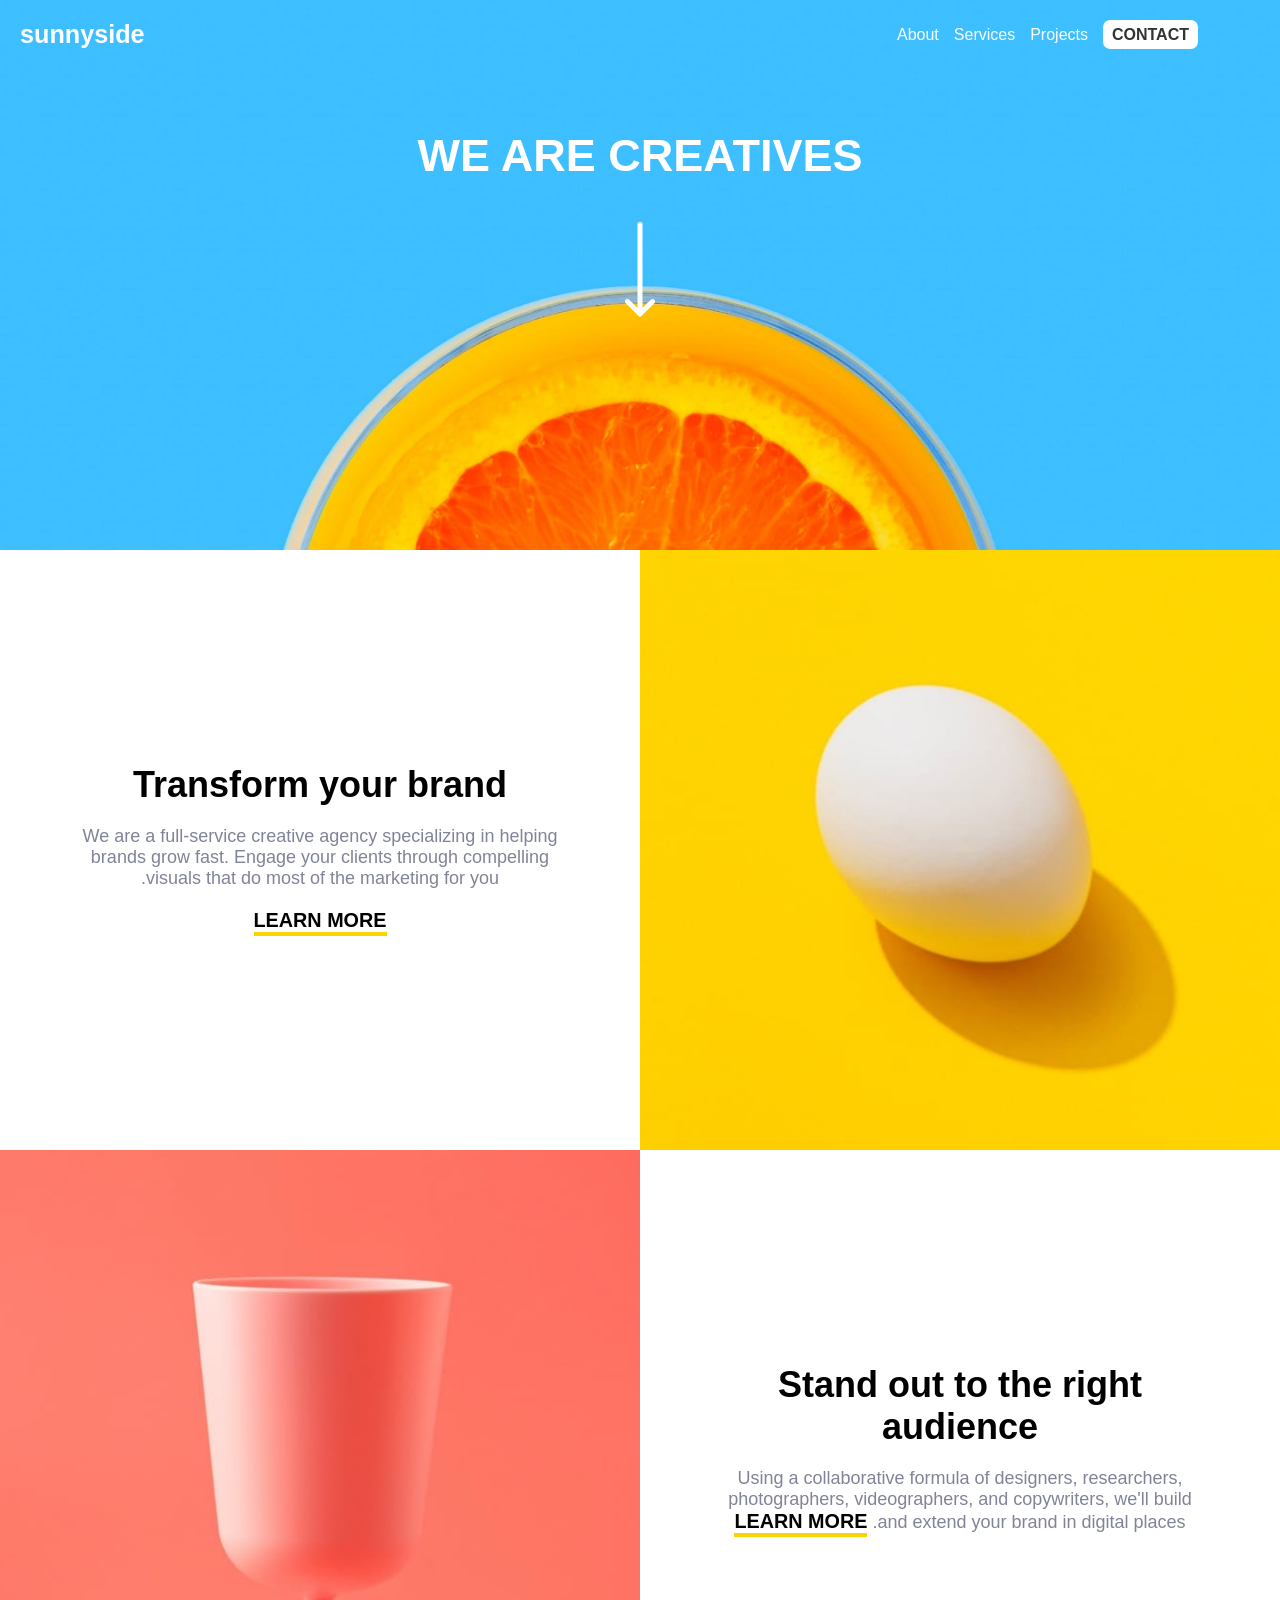
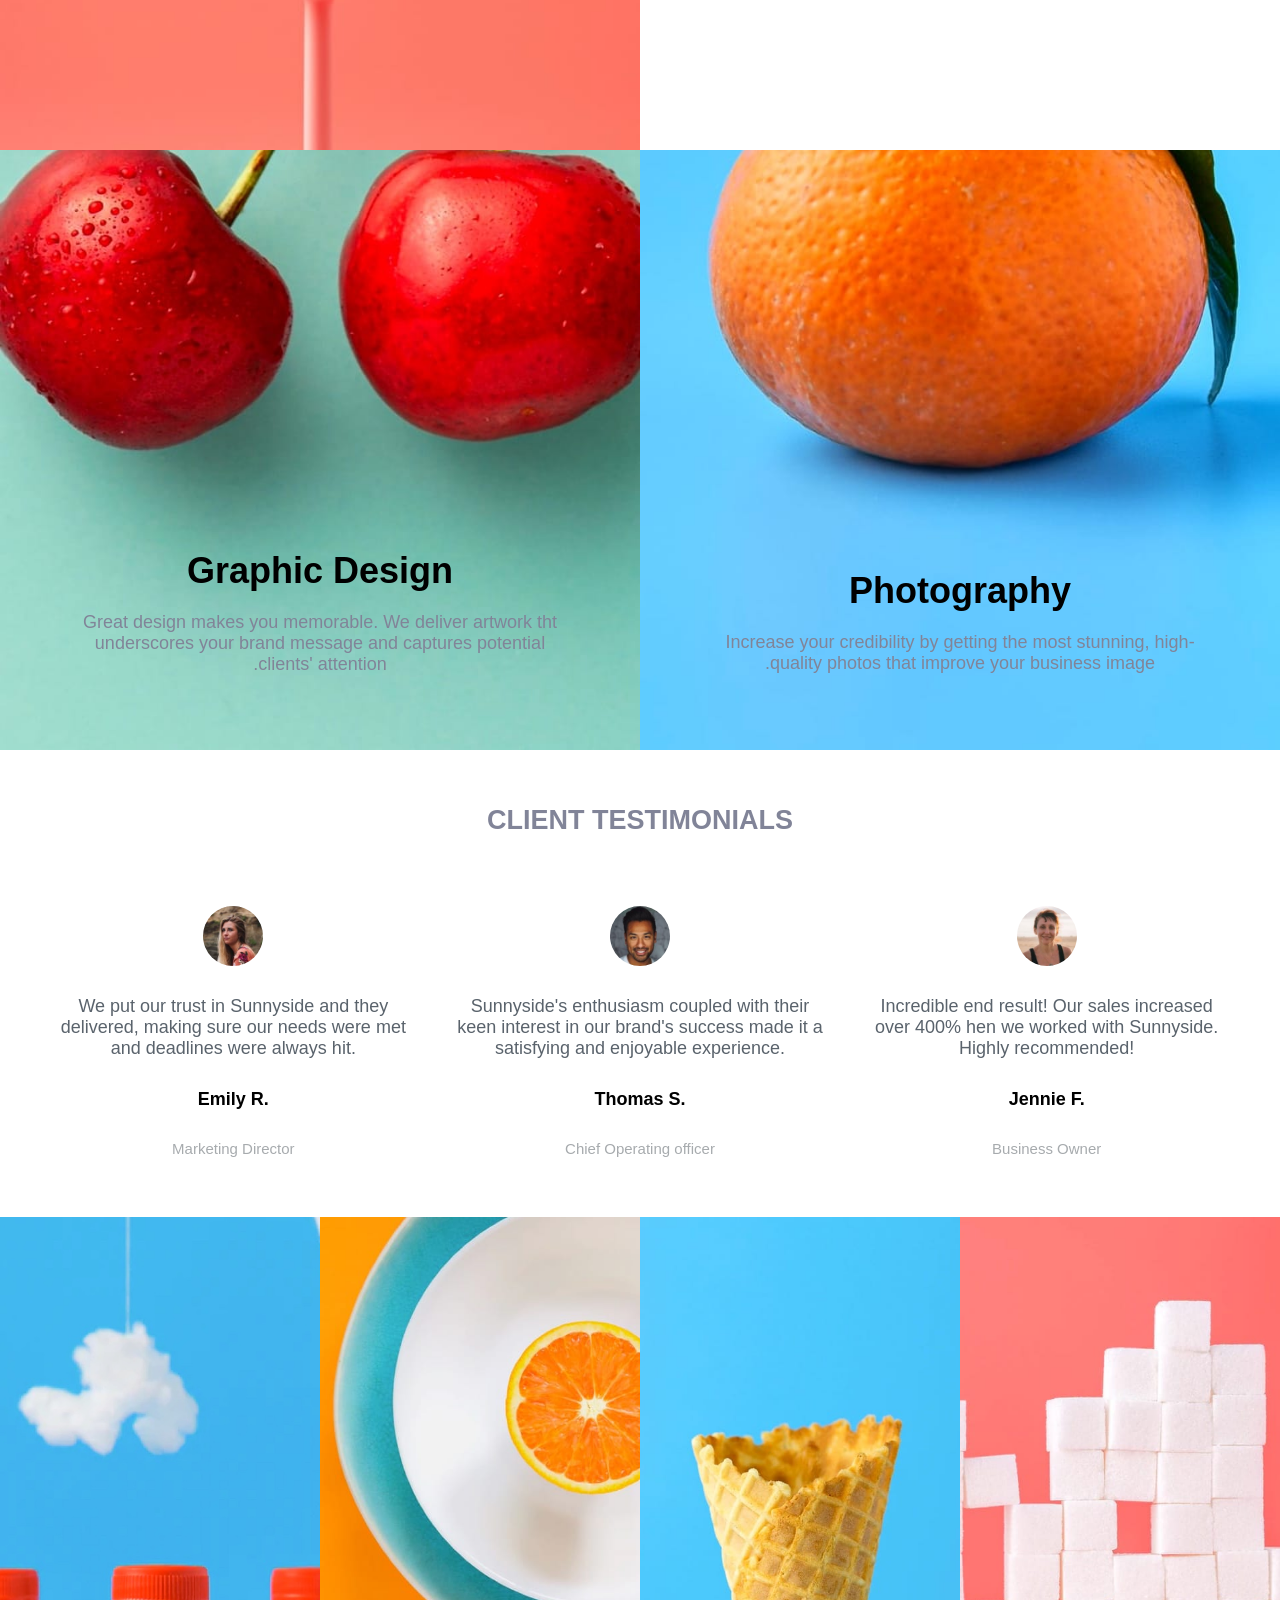
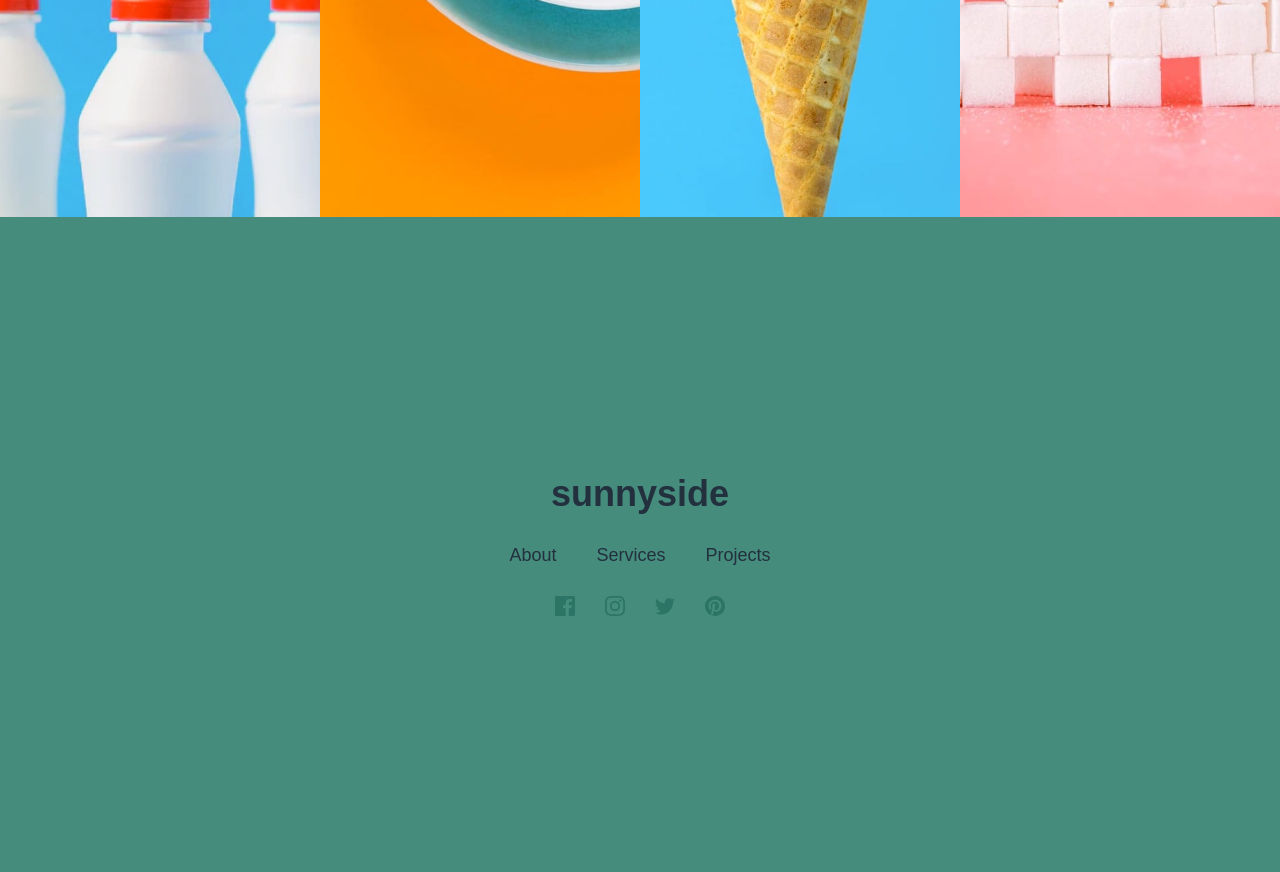
==== sunny_agency/index.html @ 66a0bb2c "second commit" ====
<!DOCTYPE html>
<html lang="en">
<head>
    <meta charset="UTF-8">
    <meta name="viewport" content="width=device-width, initial-scale=1.0">
    <link rel="stylesheet" href="reset.css">
    <link rel="stylesheet" href="style.css">
    <title>sunnyside ventures</title>
</head>
<body>
    <!-- header -->
     <header>
        <nav>
            <b
                style="font-size: 1.4rem; cursor: default;"
            >sunnyside</b>

            <!-- mobile screen -->
             <img src="images/icon-hamburger.svg" alt="menu bar">

             <!-- desktop screen -->
            <ul>
                <li>About</li>
                <li>Services</li>
                <li>Projects</li>
                <li id="contact">CONTACT</li>
            </ul>
        </nav>

        <!-- hero txt -->
         <div class="heroTxt">
             <h1>we are creatives</h1>
             <img src="images/icon-arrow-down.svg" alt="">
         </div>
     </header>

     <!-- main section -->
      <main>
        <div class="img_only"
            style="background-image: url('images/mobile/image-transform.jpg');"
        ></div>

        <div class="txt_content">
            <h2>Transform your brand</h2>
            <p>We are a full-service creative agency specializing in helping brands grow fast. Engage your clients through compelling visuals that do most of the marketing for you.</p>
            <button>
                LEARN MORE
            </button>
        </div>

        <div 
            style="background-image: url('images/mobile/image-stand-out.jpg');"
        class="img_only"></div>

        <div class="txt_content">
            <h2>Stand out to the right audience</h2>
            <p>Using a collaborative formula of designers, researchers, photographers, videographers, and copywriters, we'll build and extend your brand in digital places.
            <button>
                LEARN MORE
            </button>
        </div>

        <div class="img_only"
            style="background-image: url(images/mobile/image-graphic-design.jpg);"
        >
            <div class="txt_content"
                style="position: relative; top: 380px"
            >
                <h2>Graphic Design</h2>
                <p>Great design makes you memorable. We deliver artwork tht underscores your brand message and captures potential clients' attention.</p>
            </div>
        </div>
        <div class="img_only"
            style="background-image: url('images/mobile/image-photography.jpg');"
        >
            <div class="txt_content"
                style="position: relative; top: 400px"
            >
                <h2>Photography</h2>
                <p>Increase your credibility by getting the most stunning, high-quality photos that improve your business image.</p>
            </div>
        </div>
      </main>

      <section id="testimonial">
        <!-- testimonials -->
        <h1>client testimonials</h1>

        <div class="testimonial_col">
            <div class="testimonial_card">
                <img src="images/image-emily.jpg" alt="">
                <p>We put our trust in Sunnyside and they delivered, making sure our needs were met and deadlines were always hit.</p>

                <b>Emily R.</b>
                <small>Marketing Director</small>
            </div>

            <div class="testimonial_card">
                <img src="images/image-thomas.jpg" alt="">
                <p>Sunnyside's enthusiasm coupled with their keen interest in our brand's success made it a satisfying and enjoyable experience.</p>

                <b>Thomas S.</b>
                <small>Chief Operating officer</small>
            </div>

            <div class="testimonial_card">
                <img src="images/image-jennie.jpg" alt="">
                <p>Incredible end result! Our sales increased over 400% hen we worked with Sunnyside. Highly recommended!</p>

                <b>Jennie F.</b>
                <small>Business Owner</small>
            </div>
        </div>
      </section>

      <section id="display_product">
        <div class="img_only"
            style="background-image: url('images/desktop/image-gallery-milkbottles.jpg');"
        ></div>
        <div class="img_only"
            style="background-image: url('images/desktop/image-gallery-orange.jpg')"
        ></div>
        <div class="img_only"
            style="background-image: url('images/desktop/image-gallery-cone.jpg');"
        ></div>
        <div class="img_only"
            style="background-image: url('images/desktop/image-gallery-sugarcubes.jpg');"
        ></div>
      </section>

      <footer>
        <div>
            <h2>sunnyside</h2>

            <nav>
                <a href="">About</a>
                <a href="">Services</a>
                <a href="">Projects</a>
            </nav>

            <div style="display: flex; flex-direction: row;">
                <img src="images/icon-facebook.svg" alt="">
                <img src="images/icon-instagram.svg" alt="">
                <img src="images/icon-twitter.svg" alt="">
                <img src="images/icon-pinterest.svg" alt="">
            </div>
        </div>
      </footer>
</body>
</html>
---- sunny_agency/style.css ----
/* @import url('https://fonts.googleapis.com/css2?family=Barlow:ital,wght@0,100;0,200;0,300;0,400;0,500;0,600;0,700;0,800;0,900;1,100;1,200;1,300;1,400;1,500;1,600;1,700;1,800;1,900&family=Fraunces:ital,opsz,wght@0,9..144,100..900;1,9..144,100..900&display=swap'); */

:root{
    --red-400: hsl(7, 99%, 70%);
    --yellow-500: hsl(51, 100%, 49%);
    --green-800: hsl(167, 40%, 24%);
    --blue-800: hsl(198, 62%, 26%);
    --green-500: hsl(167, 34%, 41%);
    --grey-950: hsl(212, 27%, 19%);
    --grey-600: hsl(213, 9%, 39%);
    --grey-550: hsl(232, 10%, 55%);
    --grey-400: hsl(210, 4%, 67%);
    --white: hsl(0, 100%, 100%);
}

html, body{
    font-family: 'Segoe UI', Tahoma, Geneva, Verdana, sans-serif;
    font-size: 18px;
}

ul{
    display: none;
    justify-content: flex-end;
    gap: 15px;

    @media(min-width: 500px){
        display: flex;
        align-items: center;
    }

    #contact{
        color: #333;
        font-weight: 600;
        background-color: #fff;
        padding: 0.3rem 0.5rem;
        border-radius: 0.4rem;
    }
}

ul > li{
    list-style: none;
    font-size: 16px;
    cursor: pointer;
}

header{
    /* mobile screens first */
    background-image: url('images/desktop/image-header.jpg');
    background-size: cover;
    background-repeat: no-repeat;
    background-position: center;
    padding: 20px;
    height: 550px;
    color: white;

    nav{
        display: flex;
        justify-content: space-between;
        align-items: center;
        width: 95%;

        img{
            display: inline;
            width: 20px;

            @media(min-width: 500px){
                display: none;
            }
        }
    }

    & >.heroTxt{
        display: flex;
        flex-direction: column;
        margin-top: 4.5rem;
        align-items: center;
        gap: 40px;

        h1{
            text-transform: uppercase;
            text-align: center;
            font-size: 2.5rem;
        }

        img{
            width: 30px;
        }
    }
}

main{
    display: grid;
    grid-template-rows: repeat(2, 1fr);

    @media (min-width: 500px){
        grid-template-rows: none;
        grid-template-columns: repeat(2, 1fr);
        direction: rtl;
    }

    .txt_content{
        display: flex;
        flex-direction: column;
        gap: 20px;
        text-align: center;
        padding: 20px;
        align-items: center;
        justify-content: center;

        h2{
            font-size: 2rem;
            font-weight: bold;
            width: 80%;
            margin: 0 auto;
        }

        p{
            color: var(--grey-550);
            width: 80%;
        }

        button{
            font-weight: 700;
            font-size: 1.1rem;
            border-bottom: 4px solid var(--yellow-500);
        }
    }
}

main > :nth-child(3){
    @media(min-width:500px){
        grid-row: 2;
        grid-column: 2;
    }
}

main > :nth-child(5){
    @media(min-width:500px){
        grid-row: 3;
        grid-column: 2;
    }
}


#testimonial{
    padding: 30px;
    background-color: var(--white);
    color: var(--grey-600);


    h1{
        margin: 25px 0;
        font-size: 1.5rem;
        text-transform: uppercase;
        text-align: center;
        color: var(--grey-550);
    }
    .testimonial_card{
        display: flex;
        flex-direction: column;
        align-items: center;
        justify-content: center;
        gap: 30px;
        margin-top: 40px;

        p{
            width: 90%;
            text-align: center;
        }

        img{
            width: 60px;
            border-radius: 50%;
        }

        b{
            color: #000;
        }

        small{
            color: var(--grey-400);
        }
    }

    .testimonial_col{
        margin: 30px 0;

        @media (min-width: 500px){
            display: grid;
            grid-template-columns: repeat(3, 1fr);
        }
    }
}

#display_product{
    display: grid;
    grid-template-columns: repeat(2, 1fr);

    @media(min-width: 500px){
        grid-template-columns: repeat(4, 1fr);
    }
}

.img_only{
    background-size: cover;
    background-repeat: no-repeat;
    background-position: center;
    height: 600px;
}

footer{
    background-color: var(--green-500);
    padding: 20% ;

    div{
        color: var(--grey-950);
        width: 80%;
        margin: auto;
        display: flex;
        flex-direction: column;
        align-items: center;
        justify-content: center;
        gap: 30px;

        h2{
            font-size: 2rem;
        }

        nav{
            display: flex;
            justify-content: space-between;
            gap: 40px;
        }
    }
}
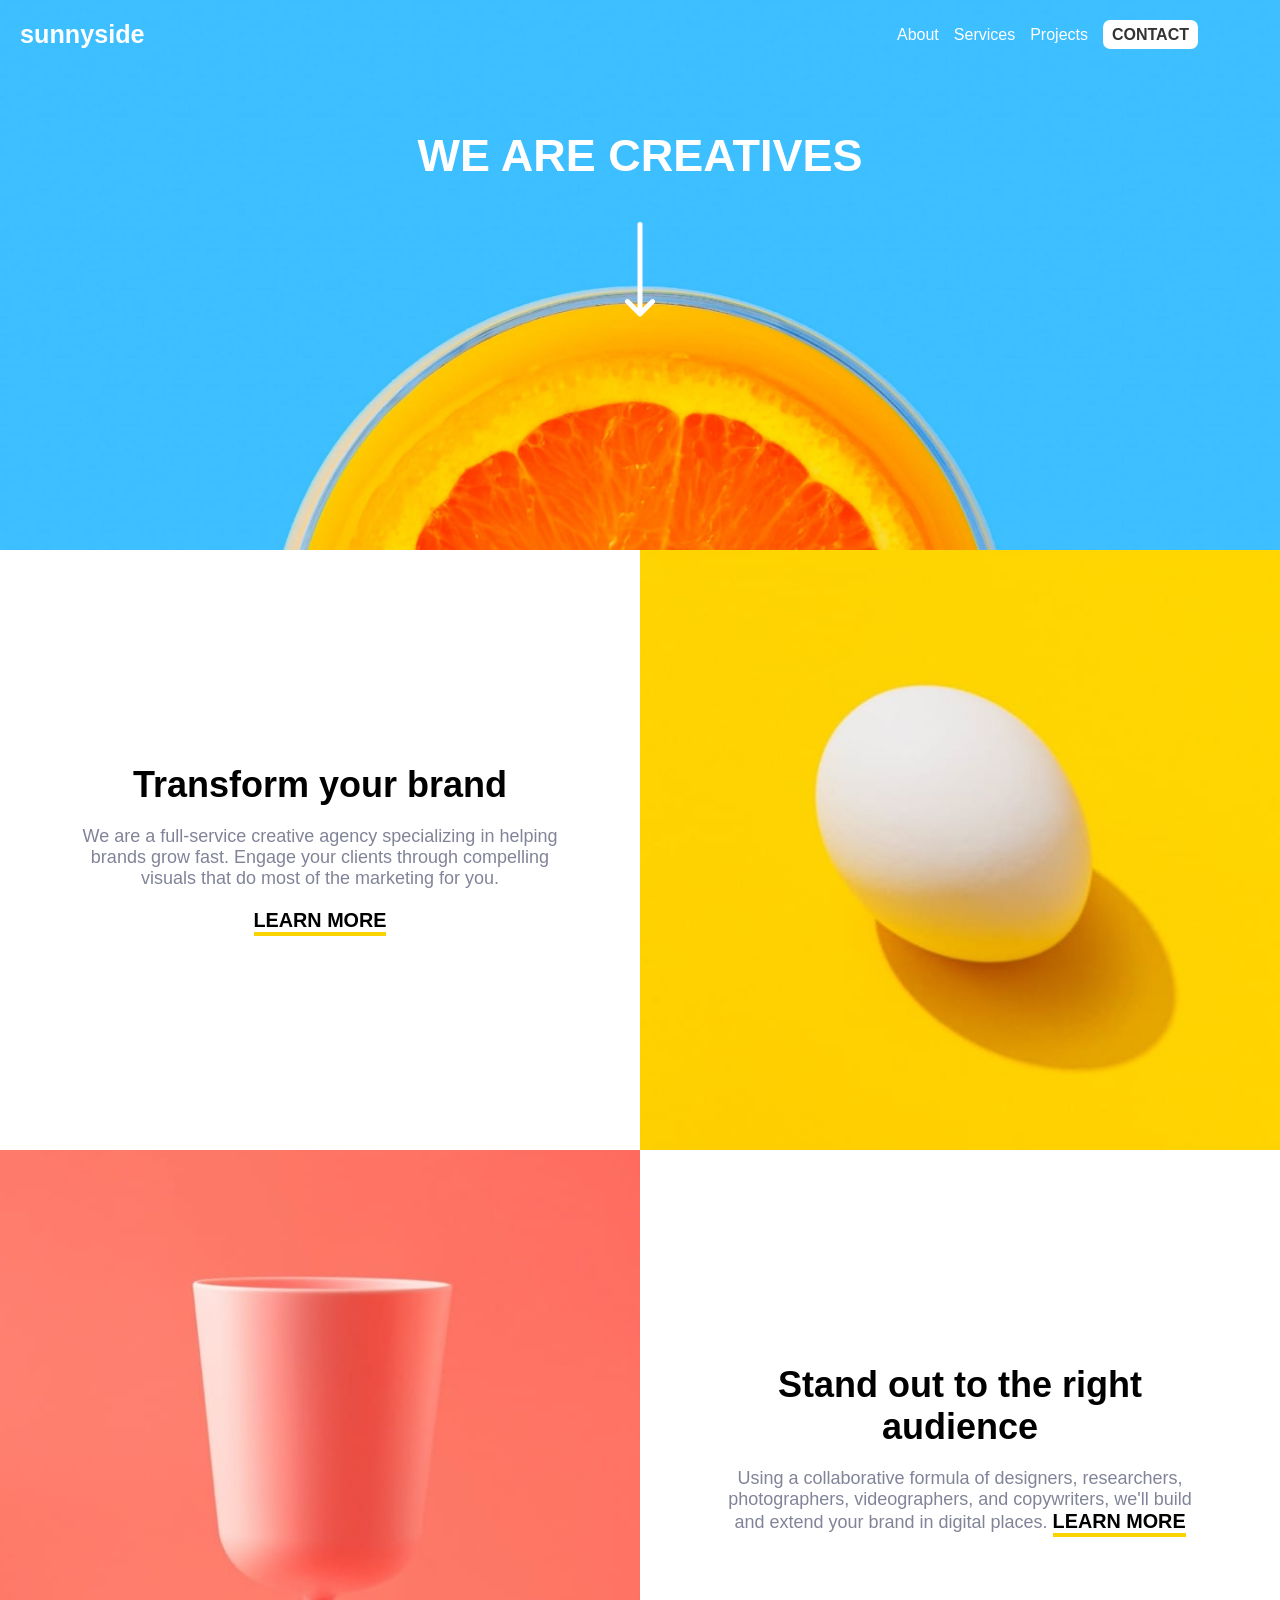
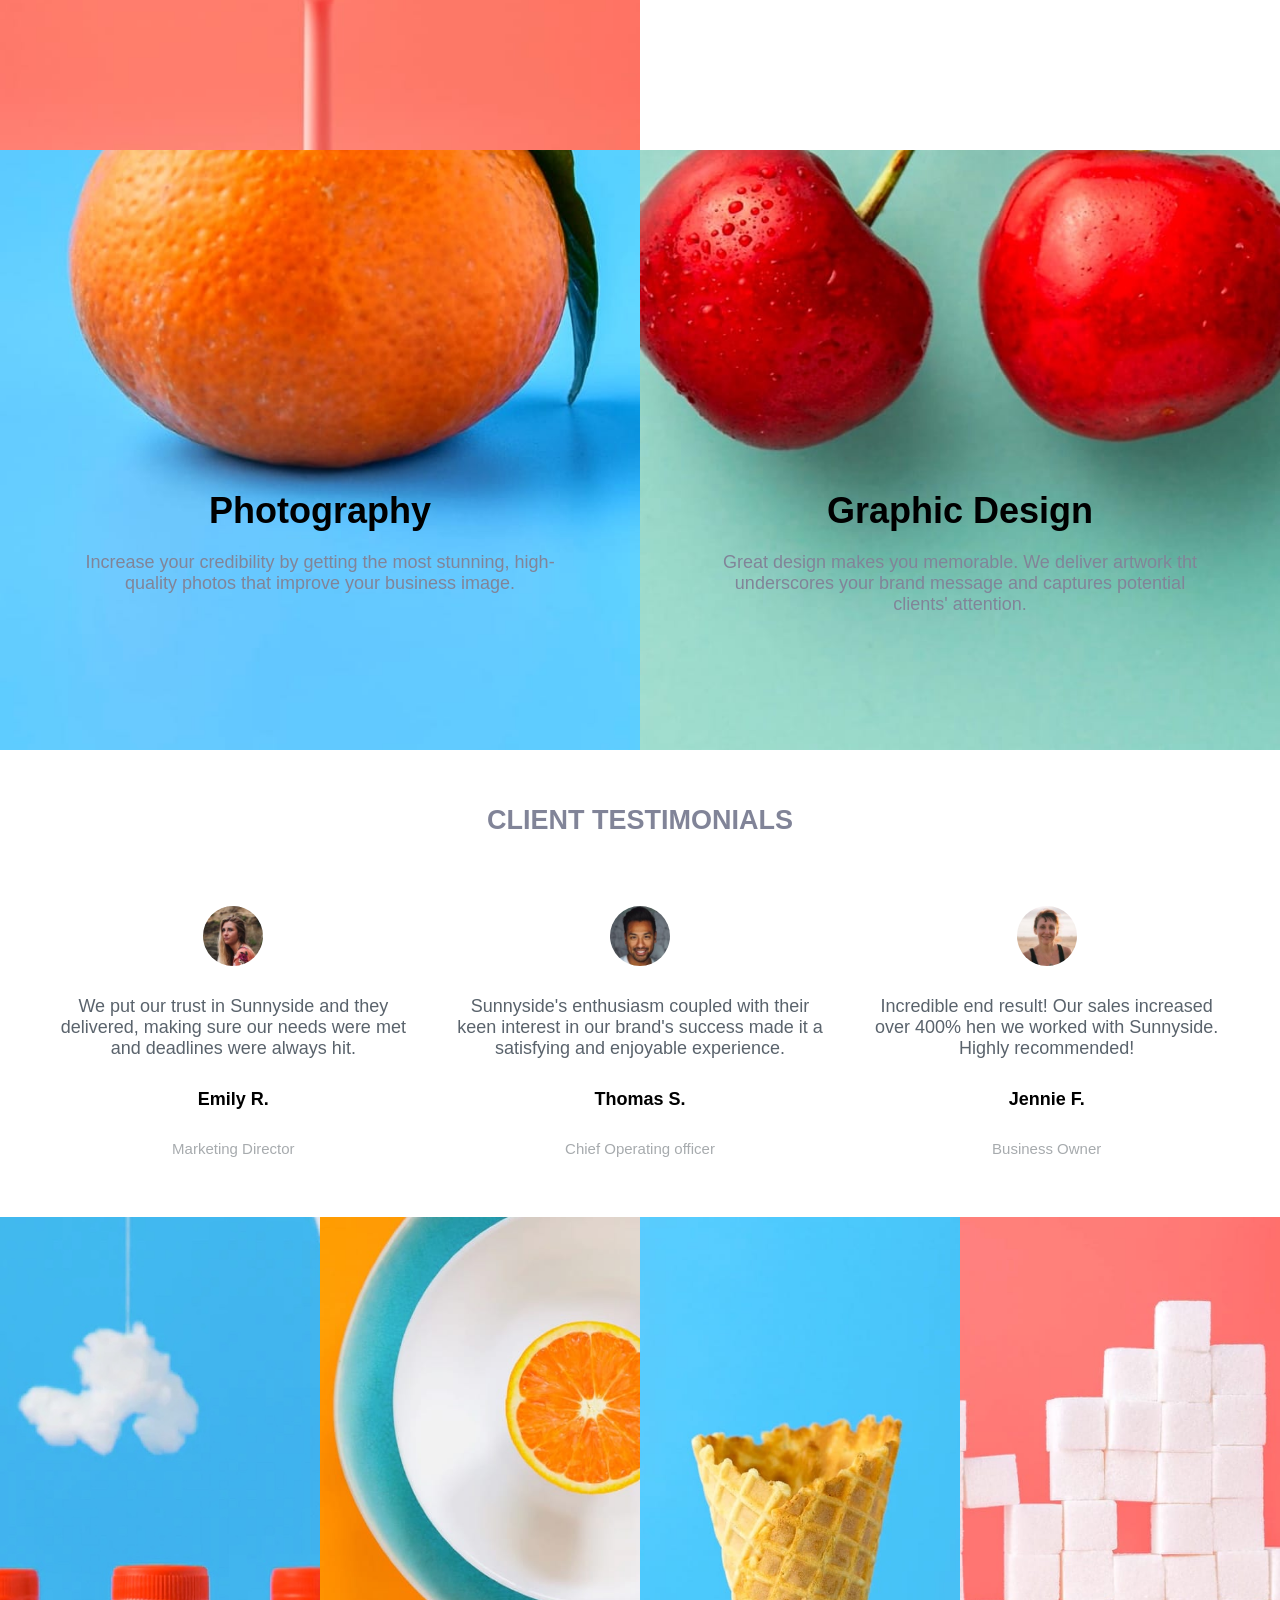
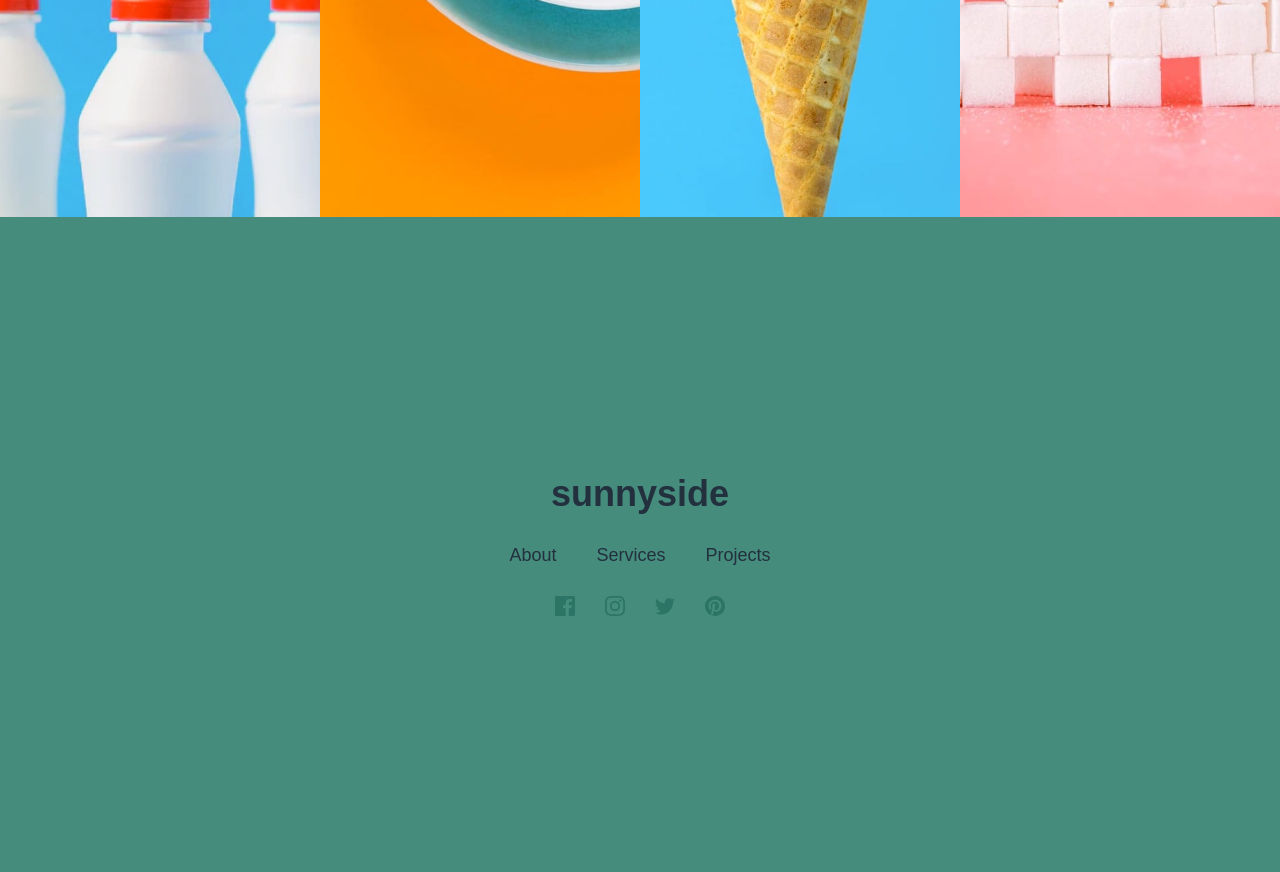
==== commit be1dd4b5: "changed the grid template areas" ====
--- a/sunny_agency/index.html
+++ b/sunny_agency/index.html
@@ -64,7 +64,7 @@
             style="background-image: url(images/mobile/image-graphic-design.jpg);"
         >
             <div class="txt_content"
-                style="position: relative; top: 380px"
+                style="position: relative; top: 320px"
             >
                 <h2>Graphic Design</h2>
                 <p>Great design makes you memorable. We deliver artwork tht underscores your brand message and captures potential clients' attention.</p>
@@ -74,7 +74,7 @@
             style="background-image: url('images/mobile/image-photography.jpg');"
         >
             <div class="txt_content"
-                style="position: relative; top: 400px"
+                style="position: relative; top: 320px"
             >
                 <h2>Photography</h2>
                 <p>Increase your credibility by getting the most stunning, high-quality photos that improve your business image.</p>
--- a/sunny_agency/style.css
+++ b/sunny_agency/style.css
@@ -90,12 +90,15 @@
 
 main{
     display: grid;
-    grid-template-rows: repeat(2, 1fr);
 
     @media (min-width: 500px){
-        grid-template-rows: none;
+        grid-template-areas: 
+            "transform egg"
+            "cup stand_out"
+            "apple orange_product"
+        ;
         grid-template-columns: repeat(2, 1fr);
-        direction: rtl;
+        grid-template-rows: 1fr;
     }
 
     .txt_content{
@@ -127,17 +130,29 @@
     }
 }
 
-main > :nth-child(3){
-    @media(min-width:500px){
-        grid-row: 2;
-        grid-column: 2;
-    }
-}
-
-main > :nth-child(5){
-    @media(min-width:500px){
-        grid-row: 3;
-        grid-column: 2;
+@media (min-width: 500px){
+    main > :nth-child(1){
+        grid-area: egg;
+    }
+
+    main > :nth-child(2){
+        grid-area: transform;
+    }
+
+    main > :nth-child(3){
+        grid-area: cup;
+    }
+
+    main > :nth-child(4){
+        grid-area: stand_out;
+    }
+
+    main > :nth-child(5){
+        grid-area: orange_product;
+    }
+
+    main > :nth-child(6){
+        grid-area: apple;
     }
 }
 
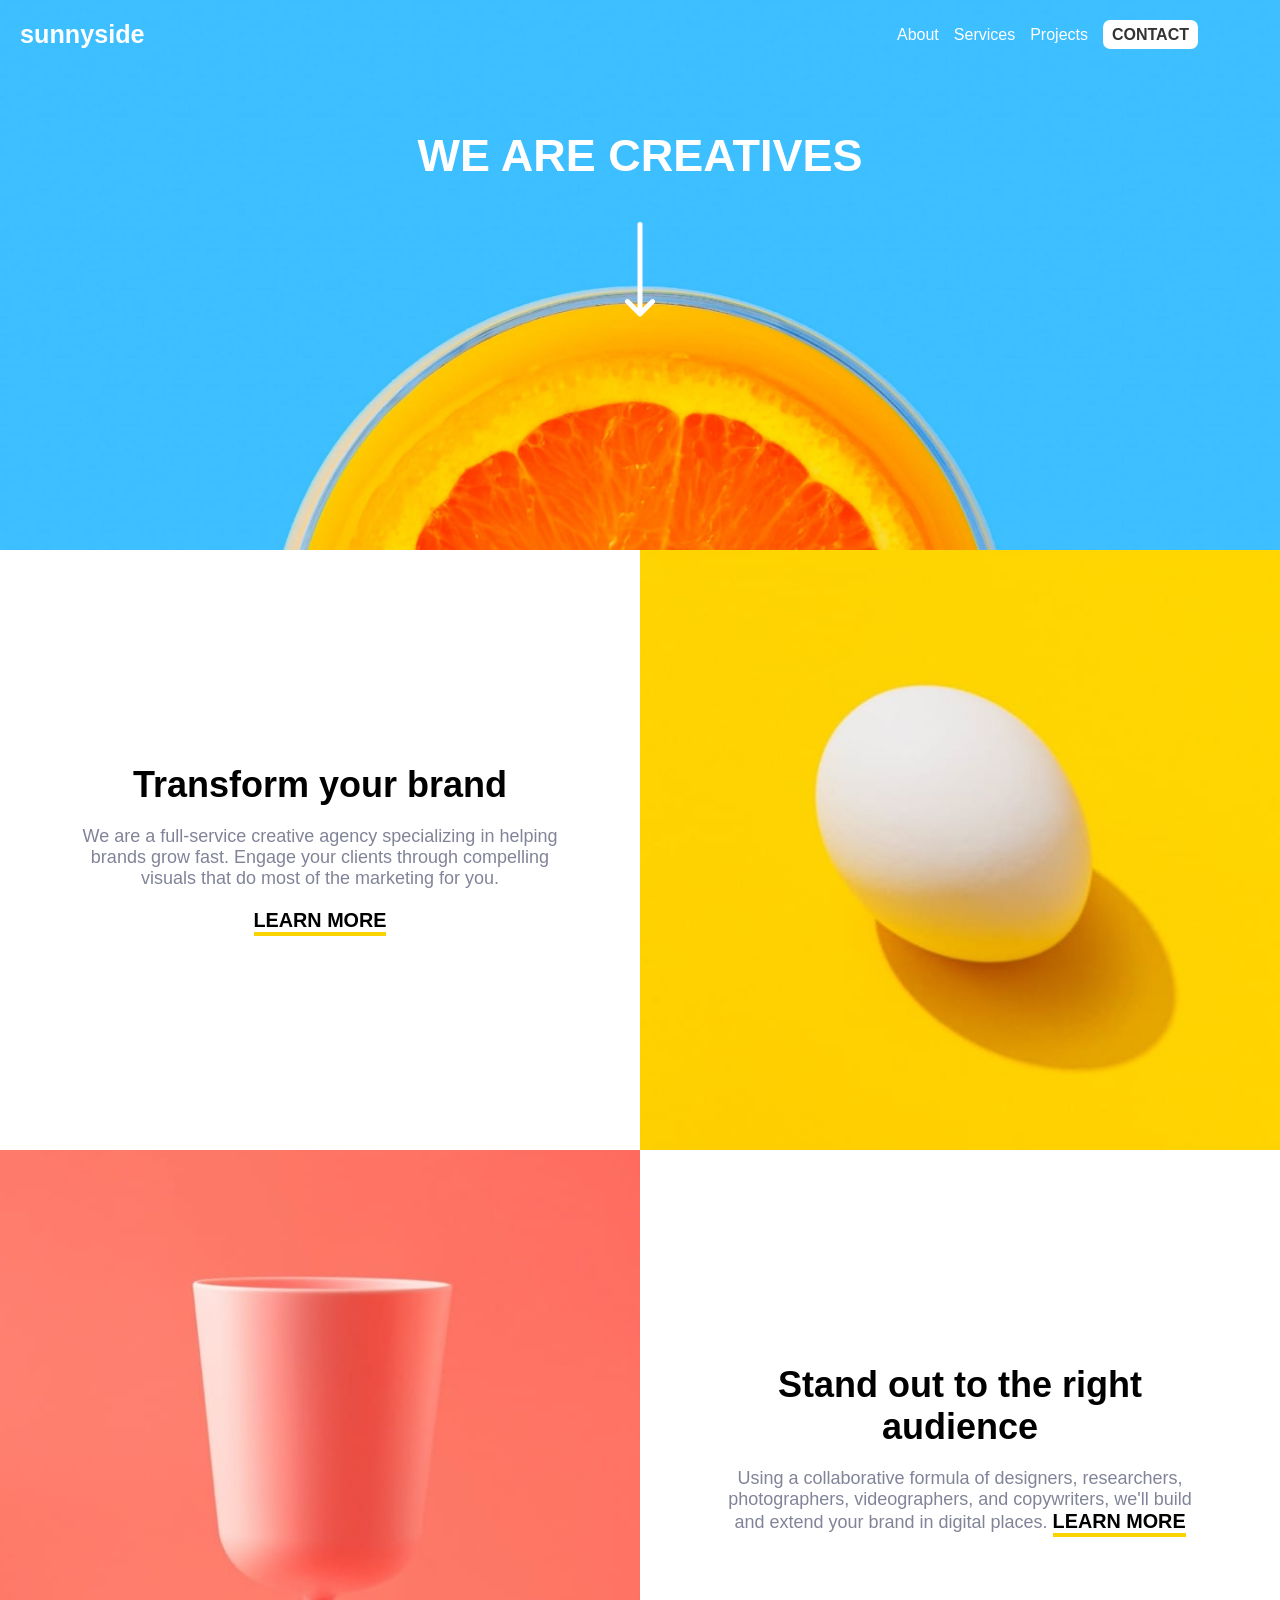
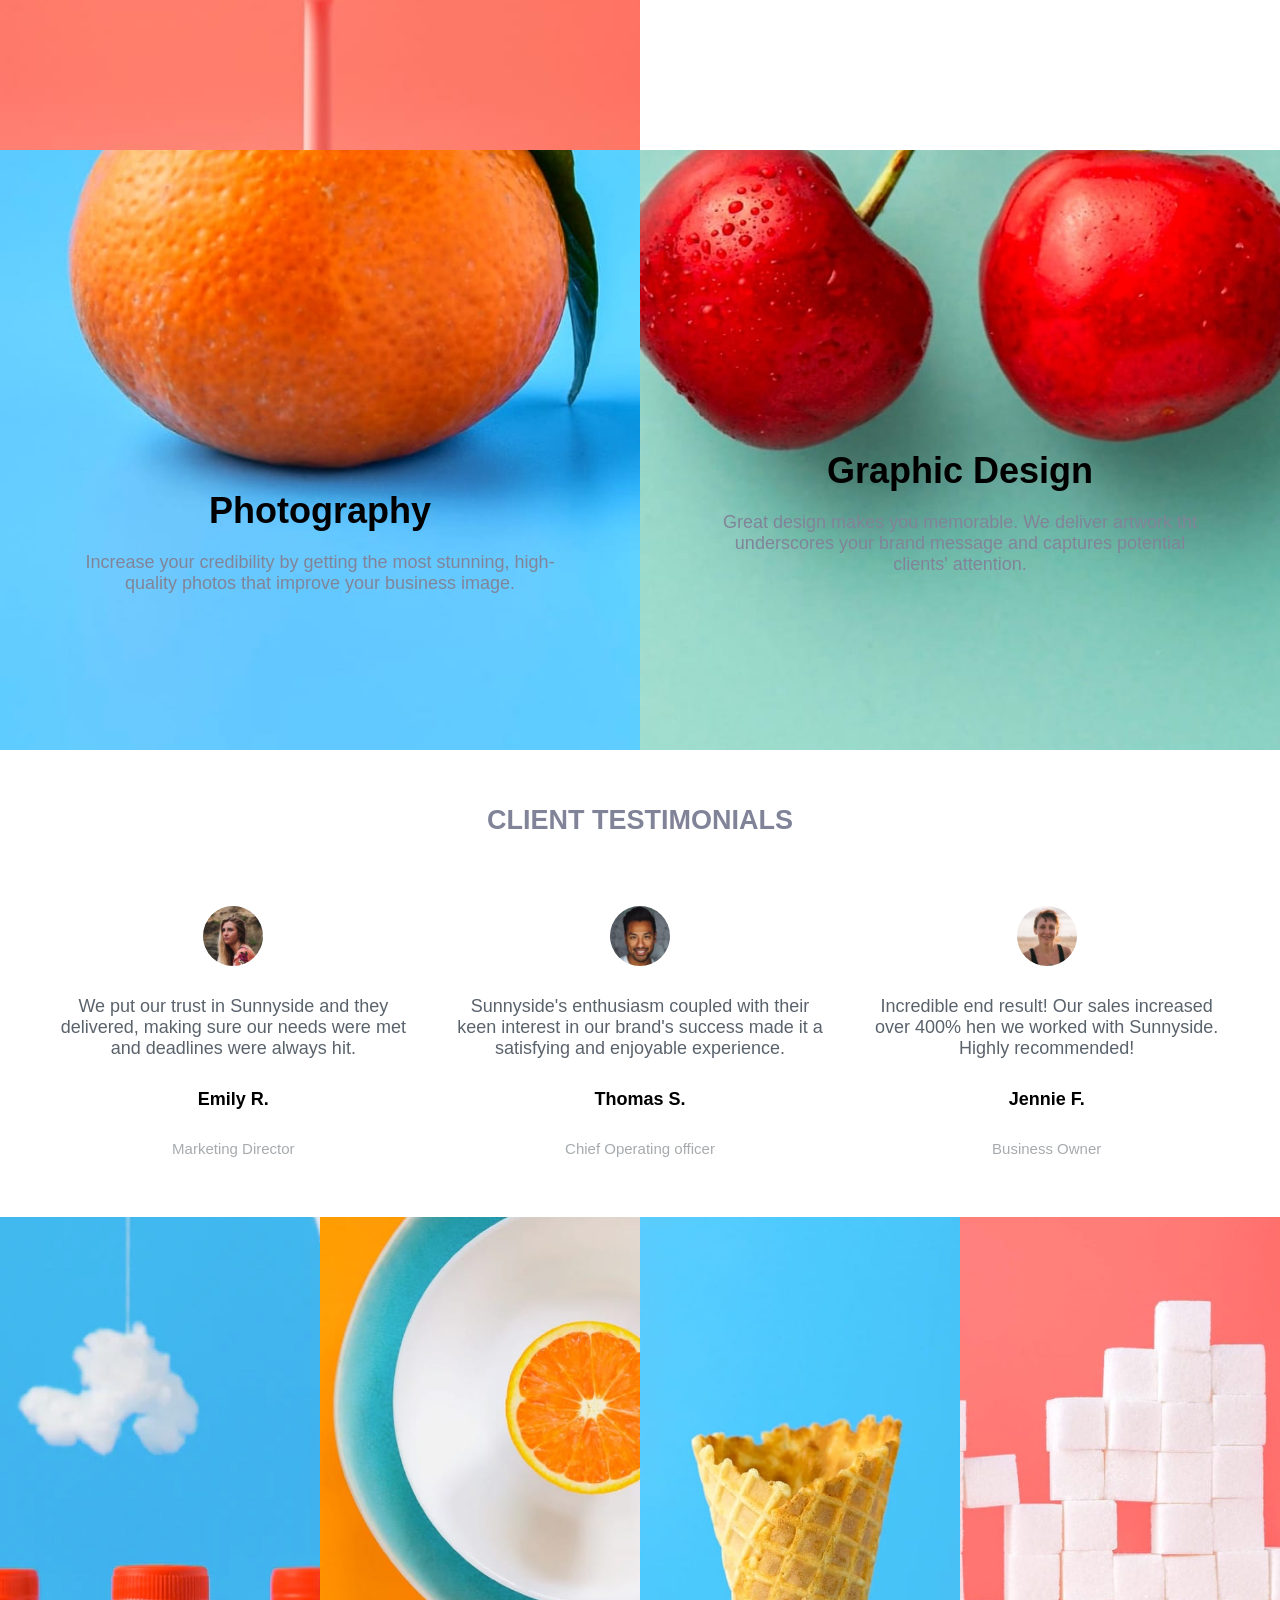
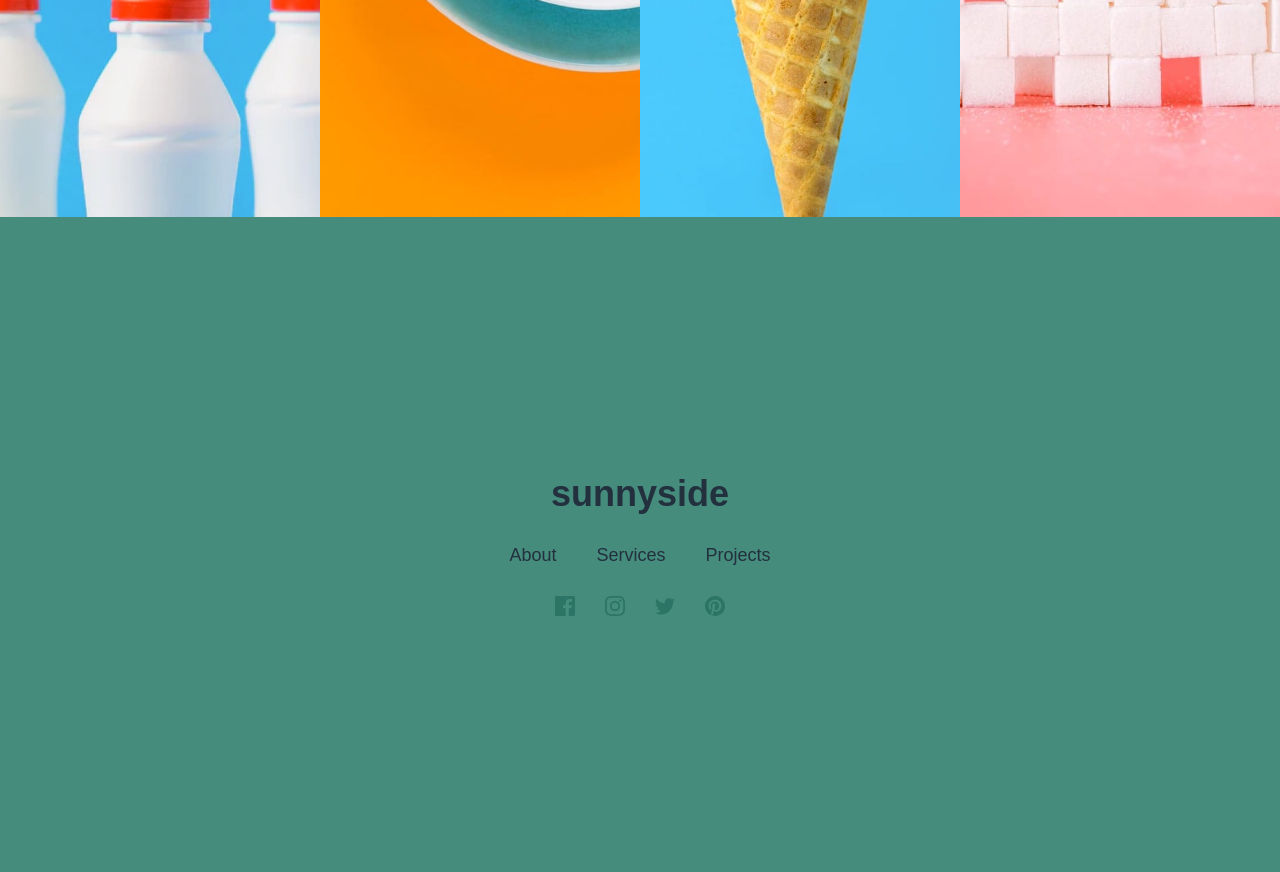
==== commit 8f42f72e: "reduced the graphics txt in the img" ====
--- a/sunny_agency/index.html
+++ b/sunny_agency/index.html
@@ -64,7 +64,7 @@
             style="background-image: url(images/mobile/image-graphic-design.jpg);"
         >
             <div class="txt_content"
-                style="position: relative; top: 320px"
+                style="position: relative; top: 280px"
             >
                 <h2>Graphic Design</h2>
                 <p>Great design makes you memorable. We deliver artwork tht underscores your brand message and captures potential clients' attention.</p>
